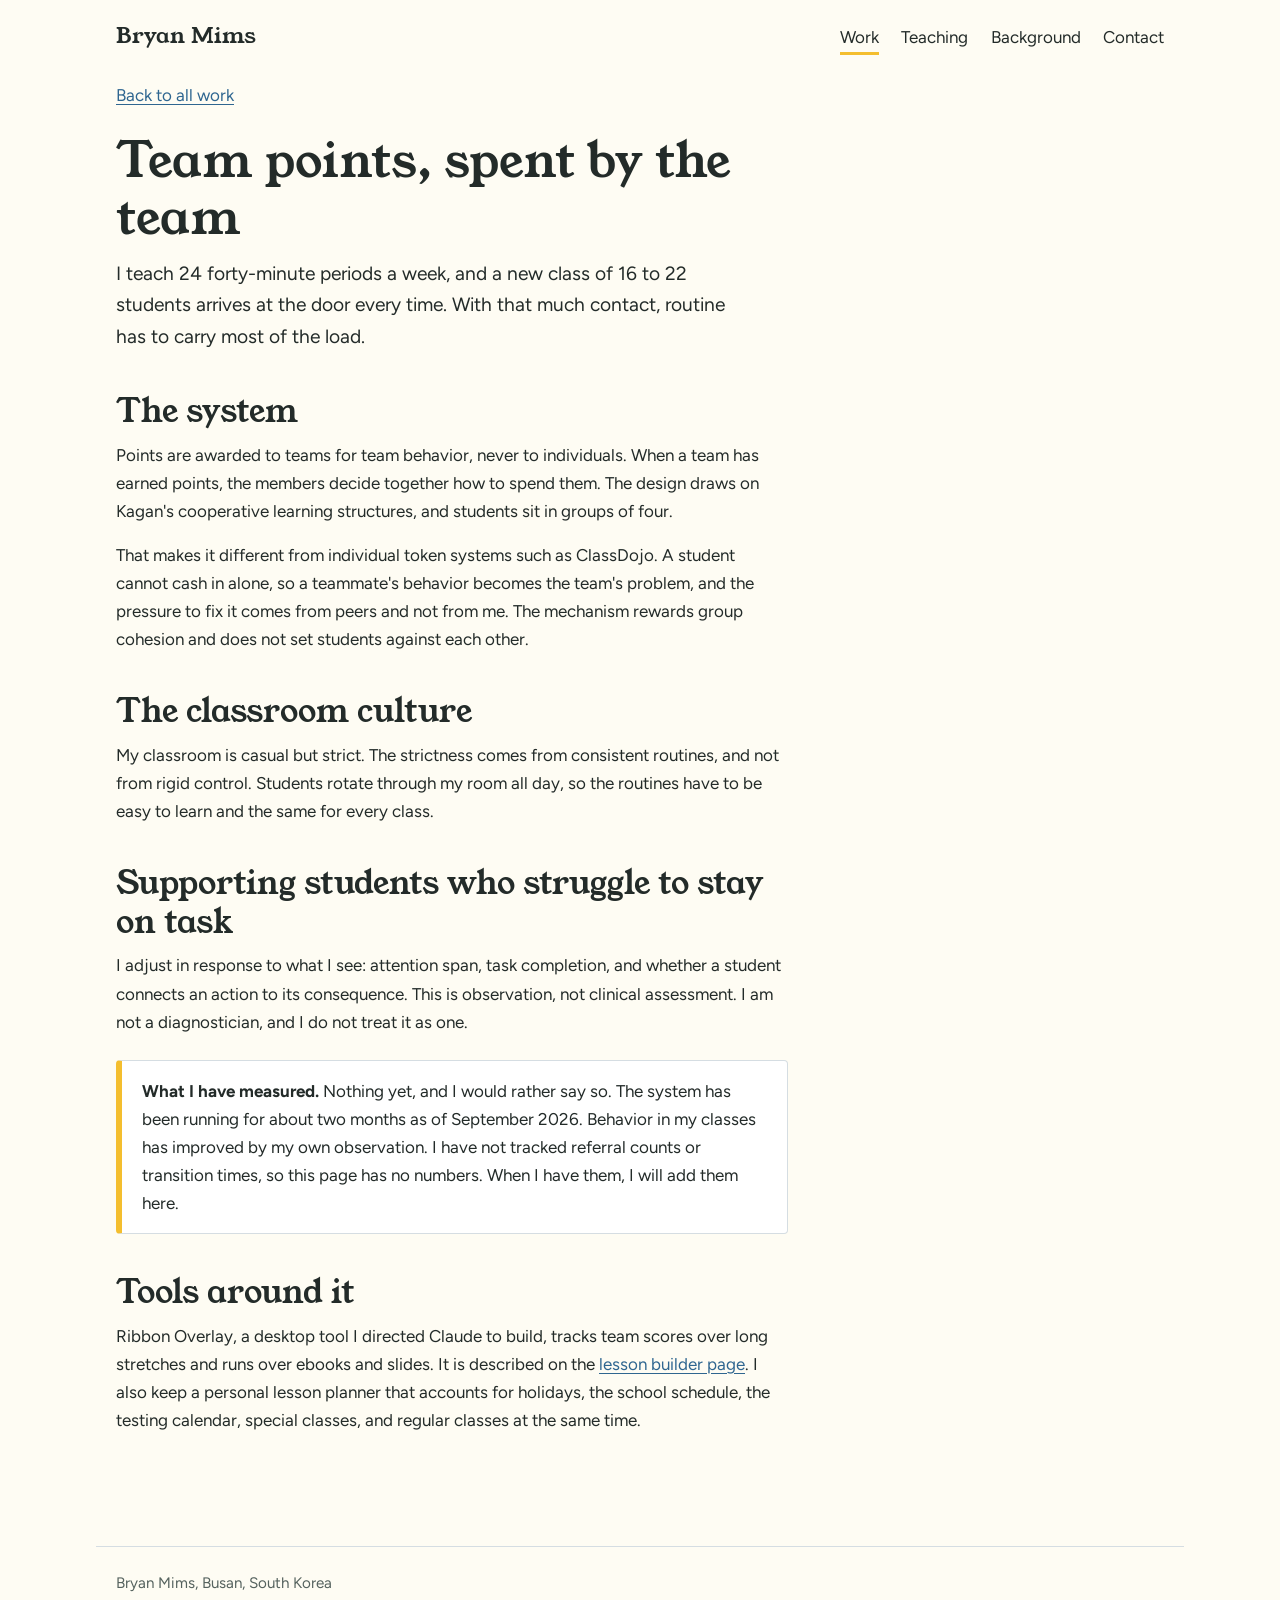
==== classroom-management.html @ 449307e2 "Add files via upload" ====
<!DOCTYPE html>
<html lang="en">
<head>
<meta charset="utf-8">
<meta name="viewport" content="width=device-width, initial-scale=1">
<title>Team-based classroom management | Bryan Mims</title>
<meta name="description" content="A team-based positive reinforcement system grounded in Kagan cooperative learning, used across 24 forty-minute periods a week in Busan.">
<link rel="preconnect" href="https://fonts.googleapis.com">
<link rel="preconnect" href="https://fonts.gstatic.com" crossorigin>
<link href="https://fonts.googleapis.com/css2?family=Figtree:wght@400;600;700&family=Young+Serif&display=swap" rel="stylesheet">
<link rel="stylesheet" href="style.css">
</head>
<body>
<a class="skip" href="#main">Skip to content</a>

<header class="wrap site-head">
  <a class="brand" href="index.html">Bryan Mims</a>
  <nav aria-label="Main">
    <a href="index.html#work" aria-current="page">Work</a>
    <a href="index.html#teaching">Teaching</a>
    <a href="index.html#background">Background</a>
    <a href="index.html#contact">Contact</a>
  </nav>
</header>

<main id="main" class="wrap">
  <p class="back"><a href="index.html#work">Back to all work</a></p>
  <article class="prose">
    <h1>Team points, spent by the team</h1>
    <p class="lede">I teach 24 forty-minute periods a week, and a new class of 16 to 22 students arrives at the door every time. With that much contact, routine has to carry most of the load.</p>

    <h2>The system</h2>
    <p>Points are awarded to teams for team behavior, never to individuals. When a team has earned points, the members decide together how to spend them. The design draws on Kagan's cooperative learning structures, and students sit in groups of four.</p>
    <p>That makes it different from individual token systems such as ClassDojo. A student cannot cash in alone, so a teammate's behavior becomes the team's problem, and the pressure to fix it comes from peers and not from me. The mechanism rewards group cohesion and does not set students against each other.</p>

    <h2>The classroom culture</h2>
    <p>My classroom is casual but strict. The strictness comes from consistent routines, and not from rigid control. Students rotate through my room all day, so the routines have to be easy to learn and the same for every class.</p>

    <h2>Supporting students who struggle to stay on task</h2>
    <p>I adjust in response to what I see: attention span, task completion, and whether a student connects an action to its consequence. This is observation, not clinical assessment. I am not a diagnostician, and I do not treat it as one.</p>

    <div class="callout">
      <p><strong>What I have measured.</strong> Nothing yet, and I would rather say so. The system has been running for about two months as of September 2026. Behavior in my classes has improved by my own observation. I have not tracked referral counts or transition times, so this page has no numbers. When I have them, I will add them here.</p>
    </div>

    <h2>Tools around it</h2>
    <p>Ribbon Overlay, a desktop tool I directed Claude to build, tracks team scores over long stretches and runs over ebooks and slides. It is described on the <a href="lesson-builder.html">lesson builder page</a>. I also keep a personal lesson planner that accounts for holidays, the school schedule, the testing calendar, special classes, and regular classes at the same time.</p>
  </article>
</main>

<footer class="wrap site-foot">
  <p>Bryan Mims, Busan, South Korea</p>
</footer>
</body>
</html>
---- style.css ----
/* bryanmims.com shared styles
   Palette: chalkboard green, chalk, paper, pencil yellow, ruler blue, ink */
:root {
  --board: #23463F;
  --chalk: #F3F1E7;
  --paper: #FEFCF3;
  --card: #FFFFFF;
  --pencil: #F4BE2E;
  --ruler: #2F6690;
  --ink: #232B29;
  --muted: #55625E;
  --rule: #D5DDE2;
  --wood: #B98B55;
  --wood-dark: #8F6A3D;
  --serif: "Young Serif", Georgia, "Times New Roman", serif;
  --sans: "Figtree", system-ui, -apple-system, "Segoe UI", Roboto, sans-serif;
}

*, *::before, *::after { box-sizing: border-box; }
html { scroll-behavior: smooth; -webkit-text-size-adjust: 100%; }
body {
  margin: 0;
  background: var(--paper);
  color: var(--ink);
  font: 400 1.0625rem/1.65 var(--sans);
}
img { max-width: 100%; }
a { color: var(--ruler); text-underline-offset: 3px; }
:focus-visible { outline: 3px solid var(--ruler); outline-offset: 3px; border-radius: 3px; }

.wrap { max-width: 68rem; margin: 0 auto; padding: 0 1.25rem; }
.skip { position: absolute; left: -999px; top: 0; background: var(--ink); color: #fff; padding: .6rem 1rem; z-index: 10; }
.skip:focus { left: 0; }

/* Header */
.site-head { display: flex; flex-wrap: wrap; justify-content: space-between; align-items: baseline; gap: .4rem 1.5rem; padding-top: 1.1rem; padding-bottom: 1.1rem; }
.brand { font-family: var(--serif); font-size: 1.4rem; color: var(--ink); text-decoration: none; }
.site-head nav { display: flex; flex-wrap: wrap; gap: .25rem 1.4rem; }
.site-head nav a { color: var(--ink); text-decoration: none; border-bottom: 3px solid transparent; padding: .1rem 0; }
.site-head nav a:hover, .site-head nav a[aria-current="page"] { border-bottom-color: var(--pencil); }

/* Headings and text */
h1, h2, h3 { font-family: var(--serif); font-weight: 400; line-height: 1.2; margin: 0 0 .6rem; }
h1 { font-size: clamp(2rem, 4.6vw, 3rem); }
h2 { font-size: clamp(1.5rem, 3vw, 2rem); margin-top: 3rem; }
h3 { font-size: 1.35rem; }
p { margin: 0 0 1rem; }
.lede { font-size: 1.2rem; max-width: 40rem; }
.section-intro { max-width: 40rem; color: var(--muted); }

/* Hero: the chalkboard */
.board-wrap { margin: .75rem 0 3rem; }
.board {
  background:
    radial-gradient(1000px 360px at 15% 0%, rgba(255,255,255,.07), transparent 60%),
    radial-gradient(700px 280px at 90% 100%, rgba(255,255,255,.05), transparent 60%),
    var(--board);
  color: var(--chalk);
  border: 10px solid var(--wood);
  border-radius: 8px;
  box-shadow: inset 0 0 40px rgba(0,0,0,.35);
  padding: clamp(1.5rem, 4vw, 3rem);
  display: grid;
  gap: 2.25rem;
}
@media (min-width: 52rem) { .board { grid-template-columns: 1.7fr 1fr; align-items: center; } }
.board h1 { margin-bottom: 1rem; }
.board .sub { font-size: 1.15rem; max-width: 34rem; }
.chalklist { list-style: none; margin: 1.5rem 0 0; padding: 0; max-width: 34rem; }
.chalklist li { padding: .65rem 0; border-top: 1px dashed rgba(243,241,231,.4); }
.tray { height: 12px; margin: 0 1.5rem; background: var(--wood-dark); border-radius: 0 0 6px 6px; position: relative; }
.tray::before { content: ""; position: absolute; left: 14%; top: -6px; width: 40px; height: 9px; background: var(--chalk); border-radius: 3px; }
.tray::after { content: ""; position: absolute; left: 68%; top: -11px; width: 54px; height: 14px; background: linear-gradient(to bottom, #E6C98F 0 42%, #3B4B58 42%); border-radius: 3px; }

.pinned { position: relative; justify-self: center; margin: 0; width: min(100%, 16rem); background: #fff; padding: 10px 10px 40px; transform: rotate(2deg); box-shadow: 0 8px 18px rgba(0,0,0,.4); color: #444; }
.pinned::before { content: ""; position: absolute; top: -13px; left: 50%; width: 84px; height: 24px; transform: translateX(-50%) rotate(-3deg); background: rgba(244,190,46,.88); }
.pinned img, .pinned .ph { display: block; width: 100%; aspect-ratio: 4 / 5; object-fit: cover; background: #DDE5E2; }
.pinned .ph { display: none; place-content: center; font-family: var(--serif); font-size: 3rem; color: var(--board); }
.pinned figcaption { position: absolute; left: 0; right: 0; bottom: 10px; text-align: center; font-size: .9rem; }

/* Cards */
.cards { display: grid; gap: 1.5rem; grid-template-columns: repeat(auto-fit, minmax(min(100%, 21rem), 1fr)); margin-top: 1.5rem; }
.card { background: var(--card); border: 1px solid var(--rule); border-top: 6px solid var(--pencil); border-radius: 4px; padding: 1.4rem; display: flex; flex-direction: column; gap: .8rem; }
.card h3 { margin: 0; }
.card p { margin: 0; }
.who { font-size: .95rem; color: var(--muted); border-left: 3px solid var(--rule); padding-left: .8rem; }
.card .btn { margin-top: auto; }
.btn { align-self: flex-start; display: inline-block; background: var(--ink); color: #fff; text-decoration: none; padding: .65rem 1.2rem; border-radius: 999px; font-weight: 600; }
.btn:hover { background: var(--ruler); }
.pill { display: inline-block; background: var(--pencil); color: var(--ink); padding: .1rem .7rem; border-radius: 999px; font-size: .85rem; font-weight: 700; vertical-align: middle; margin-left: .4rem; }

/* Small card illustrations */
.viz { height: 5.5rem; display: flex; align-items: center; }
.vgrid { display: grid; grid-template-columns: repeat(6, 1.3rem); gap: 4px; }
.vgrid span { aspect-ratio: 1; border-radius: 2px; }
.l1 { background: #CFE3DD; } .l2 { background: #9CC7BB; } .l3 { background: #5FA08F; } .l4 { background: #23463F; }
.vscreen { width: 9rem; aspect-ratio: 16 / 9; background: var(--board); border: 3px solid var(--wood); border-radius: 4px; position: relative; }
.vscreen::before { content: ""; position: absolute; left: 0; right: 0; top: 0; height: 22%; background: rgba(0,0,0,.35); }
.pips { display: flex; gap: .5rem; }
.pips span, .vscreen span { width: 1.6rem; height: 1.6rem; border-radius: 50%; display: block; }
.vscreen span { position: absolute; top: 3px; width: .7rem; height: .7rem; }
.t1 { background: #D9534F; } .t2 { background: #4A90C2; } .t3 { background: #5BA36B; } .t4 { background: var(--pencil); }
.viz svg { height: 5.2rem; width: auto; }

/* Two-column facts */
.duo { display: grid; gap: 2rem; grid-template-columns: repeat(auto-fit, minmax(min(100%, 22rem), 1fr)); margin-top: 1.5rem; }
.duo h3 { margin-bottom: .2rem; }
.meta { color: var(--muted); margin-bottom: .6rem; }
.plain { padding-left: 1.2rem; margin: 0 0 1rem; }
.plain li { margin-bottom: .4rem; }

/* Case study pages */
.back { margin: .5rem 0 1.5rem; }
.prose { max-width: 42rem; padding-bottom: 3rem; }
.prose h2 { margin-top: 2.5rem; }
.callout { background: var(--card); border: 1px solid var(--rule); border-left: 6px solid var(--pencil); border-radius: 4px; padding: 1rem 1.25rem; margin: 1.5rem 0; }
.callout p:last-child { margin-bottom: 0; }
.legend { display: flex; flex-wrap: wrap; gap: .4rem 1.2rem; font-size: .95rem; color: var(--muted); margin-top: .6rem; }
.legend i { display: inline-block; width: .9rem; height: .9rem; border-radius: 2px; vertical-align: -1px; margin-right: .35rem; }
.biggrid { display: grid; grid-template-columns: repeat(6, 1fr); gap: 6px; max-width: 26rem; margin-top: 1.25rem; }
.biggrid span { aspect-ratio: 1.4; border-radius: 3px; }

/* Lesson builder demo */
.stage { background: var(--board); color: var(--chalk); border: 8px solid var(--wood); border-radius: 8px; display: flex; flex-direction: column; overflow: hidden; min-height: 26rem; margin: 1.25rem 0 .5rem; box-shadow: inset 0 0 30px rgba(0,0,0,.3); }
@media (min-width: 50rem) { .stage { aspect-ratio: 16 / 9; min-height: 0; } }
.chrome { display: flex; flex-wrap: wrap; gap: .6rem 1rem; align-items: center; justify-content: space-between; background: rgba(0,0,0,.3); padding: .6rem .8rem; }
.teams, .tools { display: flex; flex-wrap: wrap; gap: .5rem; align-items: center; }
.team { display: flex; align-items: center; gap: .35rem; background: rgba(255,255,255,.1); border-radius: 999px; padding: .15rem .25rem .15rem .65rem; }
.dot { width: .85rem; height: .85rem; border-radius: 50%; }
.score { min-width: 2ch; text-align: center; font-weight: 700; font-variant-numeric: tabular-nums; }
.mini { border: 0; background: rgba(255,255,255,.2); color: var(--chalk); width: 2.4rem; height: 2.4rem; border-radius: 50%; font-size: 1.2rem; cursor: pointer; }
.mini:hover { background: rgba(255,255,255,.32); }
.chalkbtn { border: 0; background: var(--chalk); color: var(--board); padding: .5rem 1rem; min-height: 2.4rem; border-radius: 999px; font: 700 .95rem var(--sans); cursor: pointer; }
.chalkbtn:hover { background: #fff; }
.chalkbtn[aria-pressed="true"] { background: var(--pencil); }
.clock { font-variant-numeric: tabular-nums; font-weight: 700; min-width: 3.2ch; }
.slide { flex: 1; display: grid; place-content: center; text-align: center; padding: 1.5rem; gap: .5rem; }
.word { font-family: var(--serif); font-size: clamp(2.4rem, 7vw, 4.5rem); line-height: 1.1; }
.ko { font-size: clamp(1.3rem, 3vw, 2rem); color: var(--pencil); min-height: 1.6em; }
.sentence { font-size: clamp(1.05rem, 2.4vw, 1.5rem); }
.picked { font-weight: 700; min-width: 8ch; }
.caption { font-size: .95rem; color: var(--muted); max-width: 42rem; }

footer.site-foot { border-top: 1px solid var(--rule); margin-top: 3rem; padding-top: 1.5rem; padding-bottom: 2.5rem; color: var(--muted); font-size: .95rem; }

@media (prefers-reduced-motion: reduce) { html { scroll-behavior: auto; } }
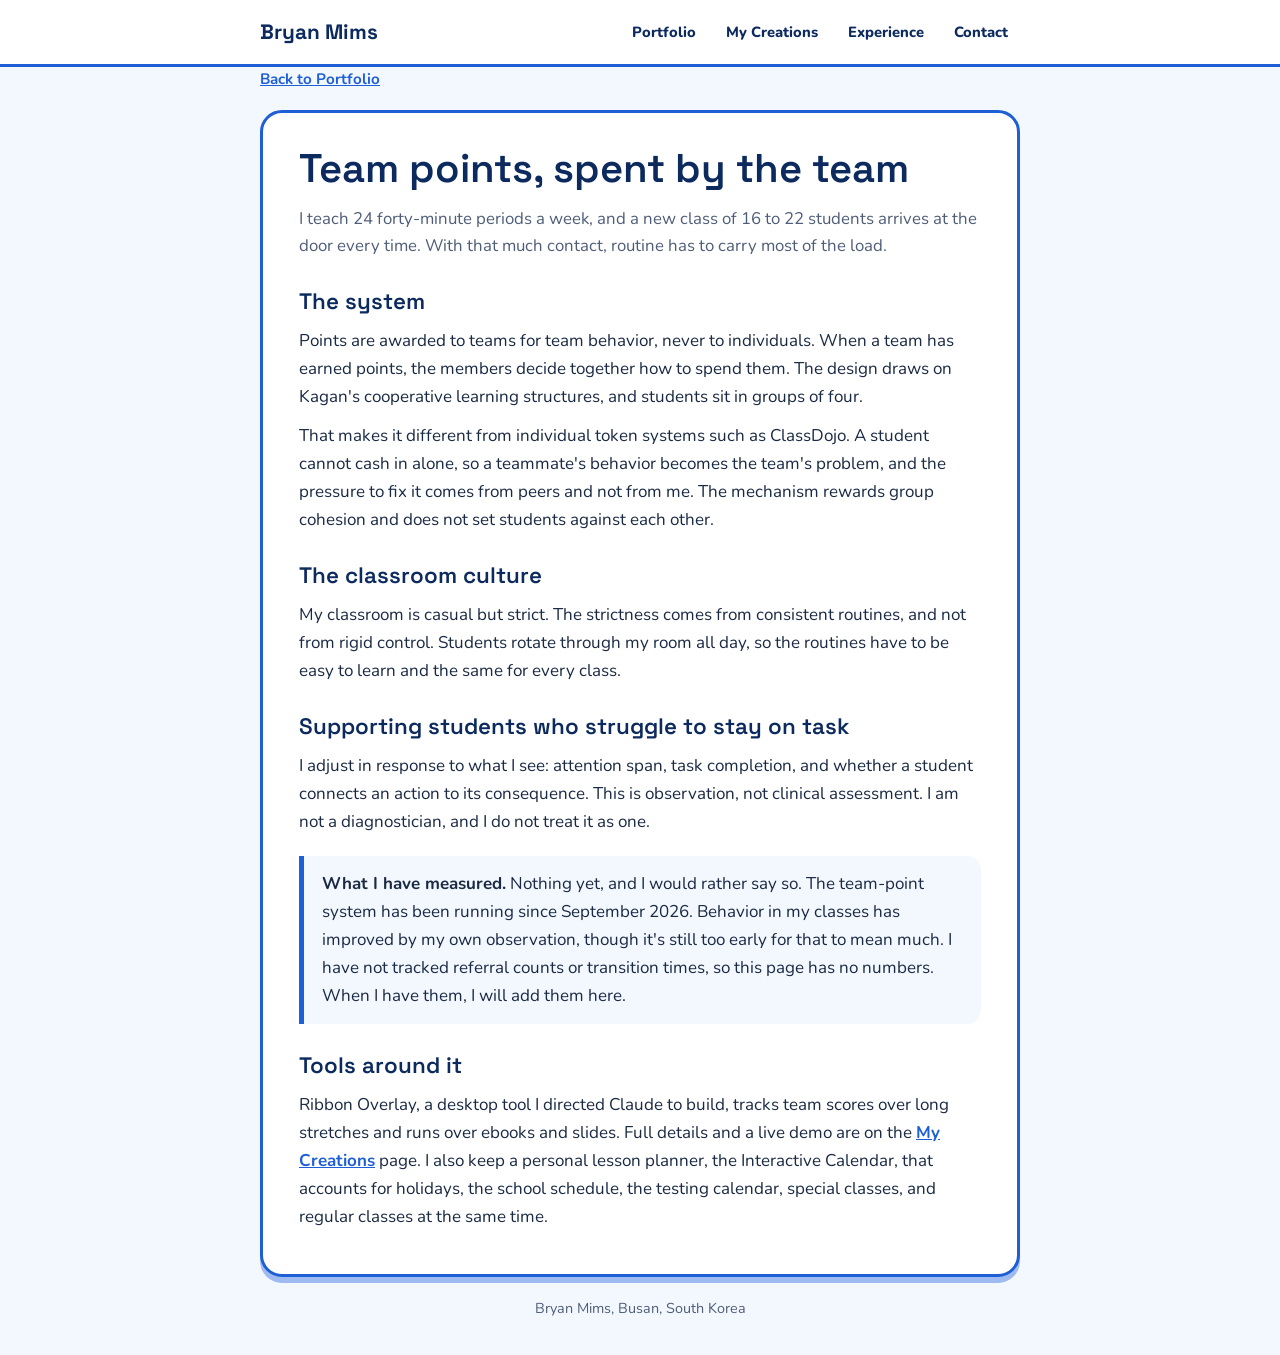
==== commit 2970dadb: "Add files via upload" ====
--- a/classroom-management.html
+++ b/classroom-management.html
@@ -7,24 +7,26 @@
 <meta name="description" content="A team-based positive reinforcement system grounded in Kagan cooperative learning, used across 24 forty-minute periods a week in Busan.">
 <link rel="preconnect" href="https://fonts.googleapis.com">
 <link rel="preconnect" href="https://fonts.gstatic.com" crossorigin>
-<link href="https://fonts.googleapis.com/css2?family=Figtree:wght@400;600;700&family=Young+Serif&display=swap" rel="stylesheet">
-<link rel="stylesheet" href="style.css">
+<link href="https://fonts.googleapis.com/css2?family=Space+Grotesk:wght@500;600;700&family=Nunito:wght@400;600;700;800&display=swap" rel="stylesheet">
+<link rel="stylesheet" href="case-study.css">
 </head>
 <body>
 <a class="skip" href="#main">Skip to content</a>
 
-<header class="wrap site-head">
-  <a class="brand" href="index.html">Bryan Mims</a>
-  <nav aria-label="Main">
-    <a href="index.html#work" aria-current="page">Work</a>
-    <a href="index.html#teaching">Teaching</a>
-    <a href="index.html#background">Background</a>
-    <a href="index.html#contact">Contact</a>
-  </nav>
+<header class="site-head">
+  <div class="wrap">
+    <a class="brand" href="index.html#/about">Bryan Mims</a>
+    <nav aria-label="Main">
+      <a href="index.html#/portfolio" aria-current="page">Portfolio</a>
+      <a href="index.html#/creations">My Creations</a>
+      <a href="index.html#/experience">Experience</a>
+      <a href="index.html#/contact">Contact</a>
+    </nav>
+  </div>
 </header>
 
 <main id="main" class="wrap">
-  <p class="back"><a href="index.html#work">Back to all work</a></p>
+  <p class="back"><a href="index.html#/portfolio">Back to Portfolio</a></p>
   <article class="prose">
     <h1>Team points, spent by the team</h1>
     <p class="lede">I teach 24 forty-minute periods a week, and a new class of 16 to 22 students arrives at the door every time. With that much contact, routine has to carry most of the load.</p>
@@ -40,15 +42,15 @@
     <p>I adjust in response to what I see: attention span, task completion, and whether a student connects an action to its consequence. This is observation, not clinical assessment. I am not a diagnostician, and I do not treat it as one.</p>
 
     <div class="callout">
-      <p><strong>What I have measured.</strong> Nothing yet, and I would rather say so. The system has been running for about two months as of September 2026. Behavior in my classes has improved by my own observation. I have not tracked referral counts or transition times, so this page has no numbers. When I have them, I will add them here.</p>
+      <p><strong>What I have measured.</strong> Nothing yet, and I would rather say so. The team-point system has been running since September 2026. Behavior in my classes has improved by my own observation, though it's still too early for that to mean much. I have not tracked referral counts or transition times, so this page has no numbers. When I have them, I will add them here.</p>
     </div>
 
     <h2>Tools around it</h2>
-    <p>Ribbon Overlay, a desktop tool I directed Claude to build, tracks team scores over long stretches and runs over ebooks and slides. It is described on the <a href="lesson-builder.html">lesson builder page</a>. I also keep a personal lesson planner that accounts for holidays, the school schedule, the testing calendar, special classes, and regular classes at the same time.</p>
+    <p>Ribbon Overlay, a desktop tool I directed Claude to build, tracks team scores over long stretches and runs over ebooks and slides. Full details and a live demo are on the <a href="index.html#/creations">My Creations</a> page. I also keep a personal lesson planner, the Interactive Calendar, that accounts for holidays, the school schedule, the testing calendar, special classes, and regular classes at the same time.</p>
   </article>
 </main>
 
-<footer class="wrap site-foot">
+<footer class="site-foot wrap">
   <p>Bryan Mims, Busan, South Korea</p>
 </footer>
 </body>
--- a/case-study.css
+++ b/case-study.css
@@ -0,0 +1,66 @@
+/* Shared styles for case-study pages — matches index.html's design system exactly */
+:root{
+  --navy:#0C2A5E; --royal:#1F5FD6; --royal-dark:#0F3F9A; --sky:#DCE9FF; --ice:#F3F8FF;
+  --line:#B9CFF4; --press:#9DBBF0; --ink:#1A2A44; --muted:#4E5D78; --white:#fff;
+  --head:'Space Grotesk',system-ui,sans-serif; --body:'Nunito',system-ui,sans-serif;
+}
+*,*::before,*::after{box-sizing:border-box;margin:0;padding:0}
+body{font-family:var(--body);font-size:1.0625rem;line-height:1.65;color:var(--ink);background:var(--ice);min-height:100vh}
+a{color:var(--royal);font-weight:700}
+a:hover{color:var(--navy)}
+:focus-visible{outline:3px solid var(--navy);outline-offset:3px;border-radius:6px}
+h1,h2,h3{font-family:var(--head);color:var(--navy);line-height:1.2;font-weight:600}
+h1{font-size:clamp(1.8rem,4vw,2.5rem);margin-bottom:.6rem}
+h2{font-size:1.4rem;margin:1.8rem 0 .6rem}
+.skip{position:absolute;left:-999px;top:8px;background:var(--navy);color:#fff;padding:8px 14px;border-radius:8px;z-index:200}
+.skip:focus{left:8px}
+
+.wrap{max-width:800px;margin:0 auto;padding:0 20px}
+header.site-head{background:var(--white);border-bottom:3px solid var(--royal);padding:14px 0;position:sticky;top:0;z-index:10}
+header.site-head .wrap{display:flex;align-items:center;justify-content:space-between;flex-wrap:wrap;gap:10px}
+.brand{font-family:var(--head);font-size:1.3rem;font-weight:700;color:var(--navy);text-decoration:none}
+header.site-head nav{display:flex;gap:6px;flex-wrap:wrap}
+header.site-head nav a{color:var(--navy);text-decoration:none;font-weight:800;font-size:.92rem;padding:6px 12px;border-radius:999px}
+header.site-head nav a:hover{background:var(--sky)}
+
+main{padding:34px 0 60px}
+.back{margin-bottom:18px;font-size:.95rem}
+article.prose{background:var(--white);border:3px solid var(--royal);border-radius:22px;box-shadow:0 6px 0 var(--press);padding:32px 36px}
+.lede{color:var(--muted);font-size:1.05rem;margin-bottom:.4rem}
+.prose ul.plain{padding-left:1.3rem;margin:.6rem 0}
+.prose ul.plain li{margin:.4rem 0}
+.prose p{margin:.7rem 0}
+.pill{display:inline-block;font-size:.72rem;font-weight:800;padding:3px 10px;border-radius:999px;background:var(--sky);color:var(--royal-dark);border:1.5px solid var(--line);vertical-align:middle;margin-left:6px}
+
+.callout{background:var(--ice);border-left:5px solid var(--royal);border-radius:0 14px 14px 0;padding:14px 18px;margin:1.2rem 0}
+.callout p{margin:0}
+
+.caption{font-size:.9rem;color:var(--muted);font-style:italic}
+
+footer.site-foot{text-align:center;color:var(--muted);font-size:.9rem;padding:20px 0 34px}
+
+/* vocabulary grid */
+.biggrid{display:grid;gap:4px;margin:18px 0 6px}
+.biggrid span{display:block;height:22px;border-radius:4px}
+.l1{background:#DCE9FF}.l2{background:#9DBBF0}.l3{background:#5C8EE0}.l4{background:#1F5FD6}
+.legend{display:flex;justify-content:space-between;font-size:.85rem;color:var(--muted);margin-bottom:1rem}
+
+/* interactive lesson-builder demo */
+.stage{background:#FFF4DE;border:3px solid var(--royal);border-radius:16px;padding:16px;margin:1rem 0}
+.chrome{display:flex;align-items:center;justify-content:space-between;gap:10px;flex-wrap:wrap;background:#123642;border-radius:10px;padding:8px 12px;margin-bottom:14px}
+.teams{display:flex;gap:8px;flex-wrap:wrap}
+.team{display:flex;align-items:center;gap:4px;background:#1d4a58;border-radius:999px;padding:3px 8px;color:#fff;font-size:.85rem}
+.team .dot{width:9px;height:9px;border-radius:50%}
+.t1{background:#E85C5C}.t2{background:#4C9BE8}.t3{background:#4CAF7D}.t4{background:#FFC94D}
+.team .mini{background:none;border:1px solid #fff6;color:#fff;border-radius:50%;width:18px;height:18px;font-size:.8rem;cursor:pointer}
+.tools{display:flex;align-items:center;gap:8px;flex-wrap:wrap}
+.clock{color:#FFC94D;font-weight:800;font-family:var(--head)}
+.chalkbtn{background:#fff;border:2px solid var(--royal);border-radius:8px;padding:5px 10px;font-size:.85rem;font-weight:700;cursor:pointer;color:var(--royal-dark)}
+.chalkbtn:hover{background:var(--sky)}
+.picked{color:#fff;font-weight:700;font-size:.9rem}
+.slide{background:#fff;border-radius:12px;padding:22px;text-align:center}
+.word{font-family:var(--head);font-size:2rem;color:var(--navy);font-weight:700}
+.ko{color:var(--muted);min-height:1.4em}
+.sentence{margin-top:8px;color:var(--ink)}
+
+@media (max-width:640px){article.prose{padding:22px 20px}}
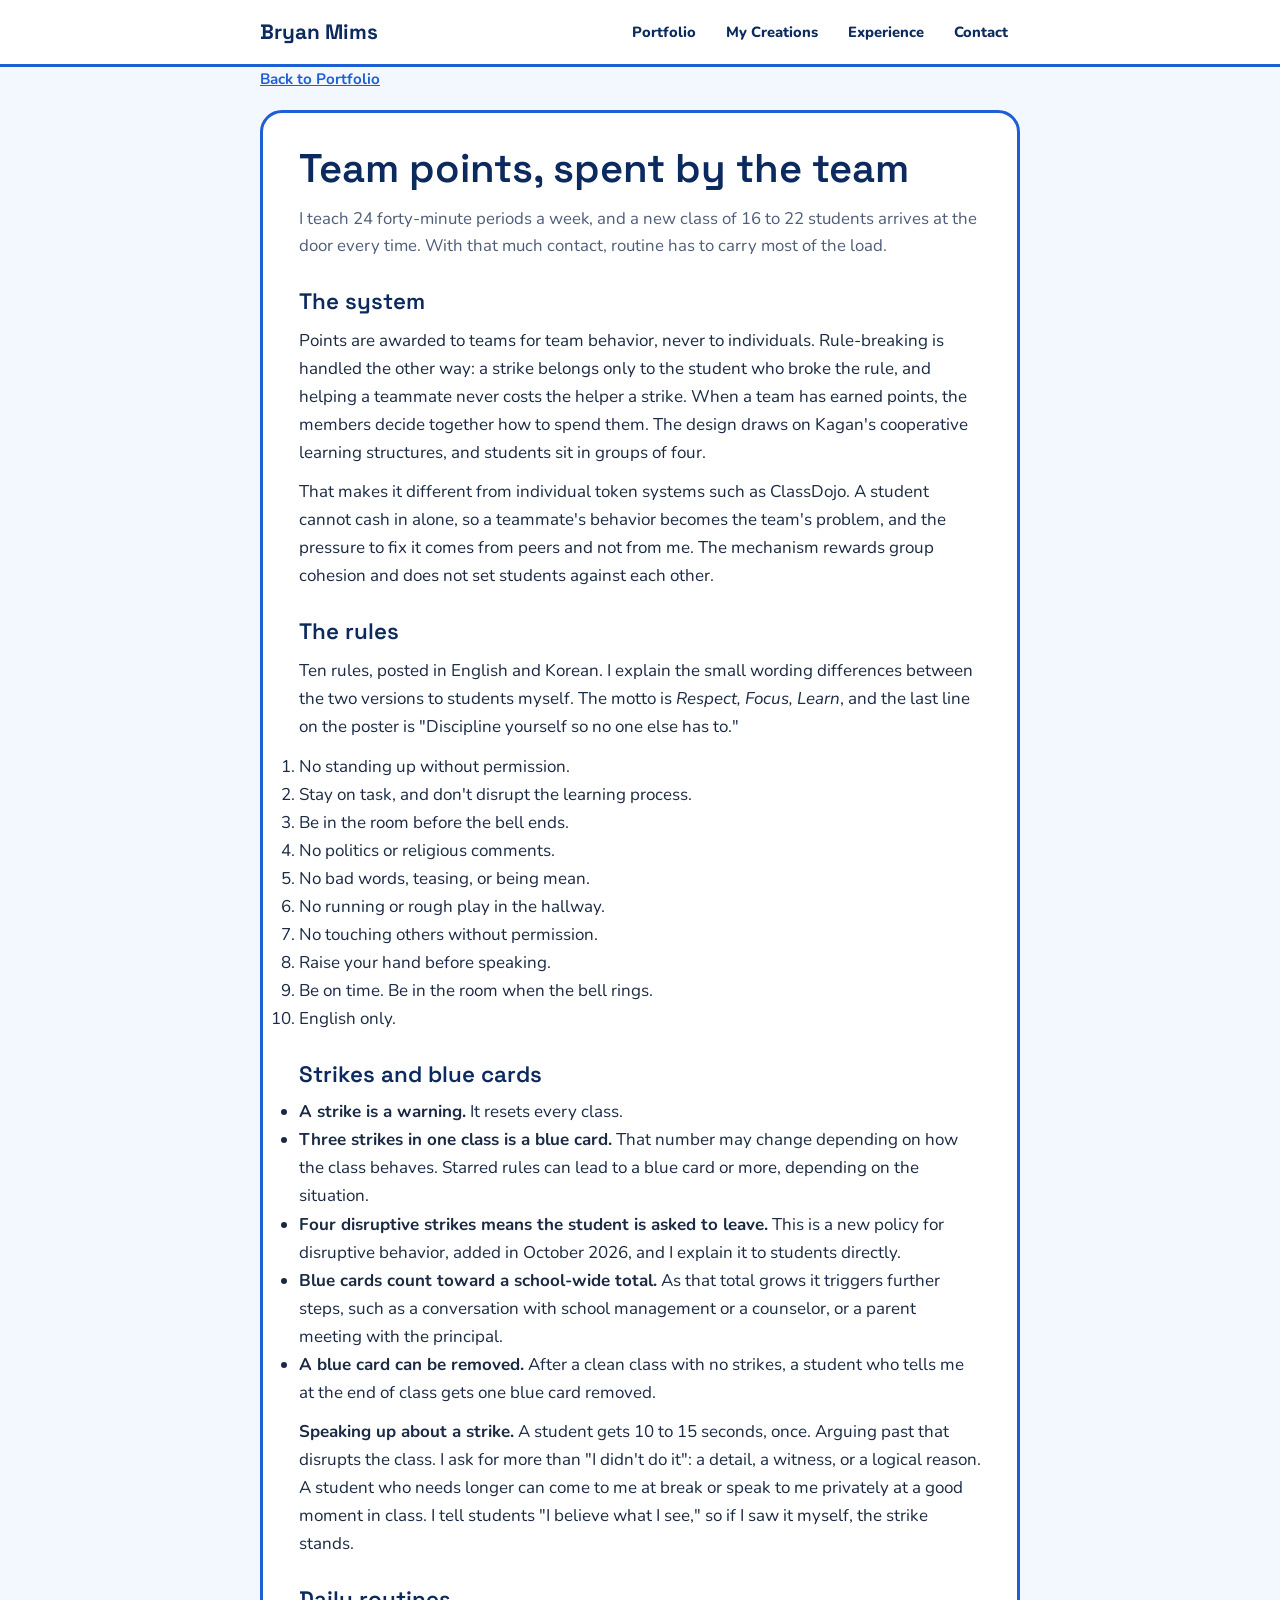
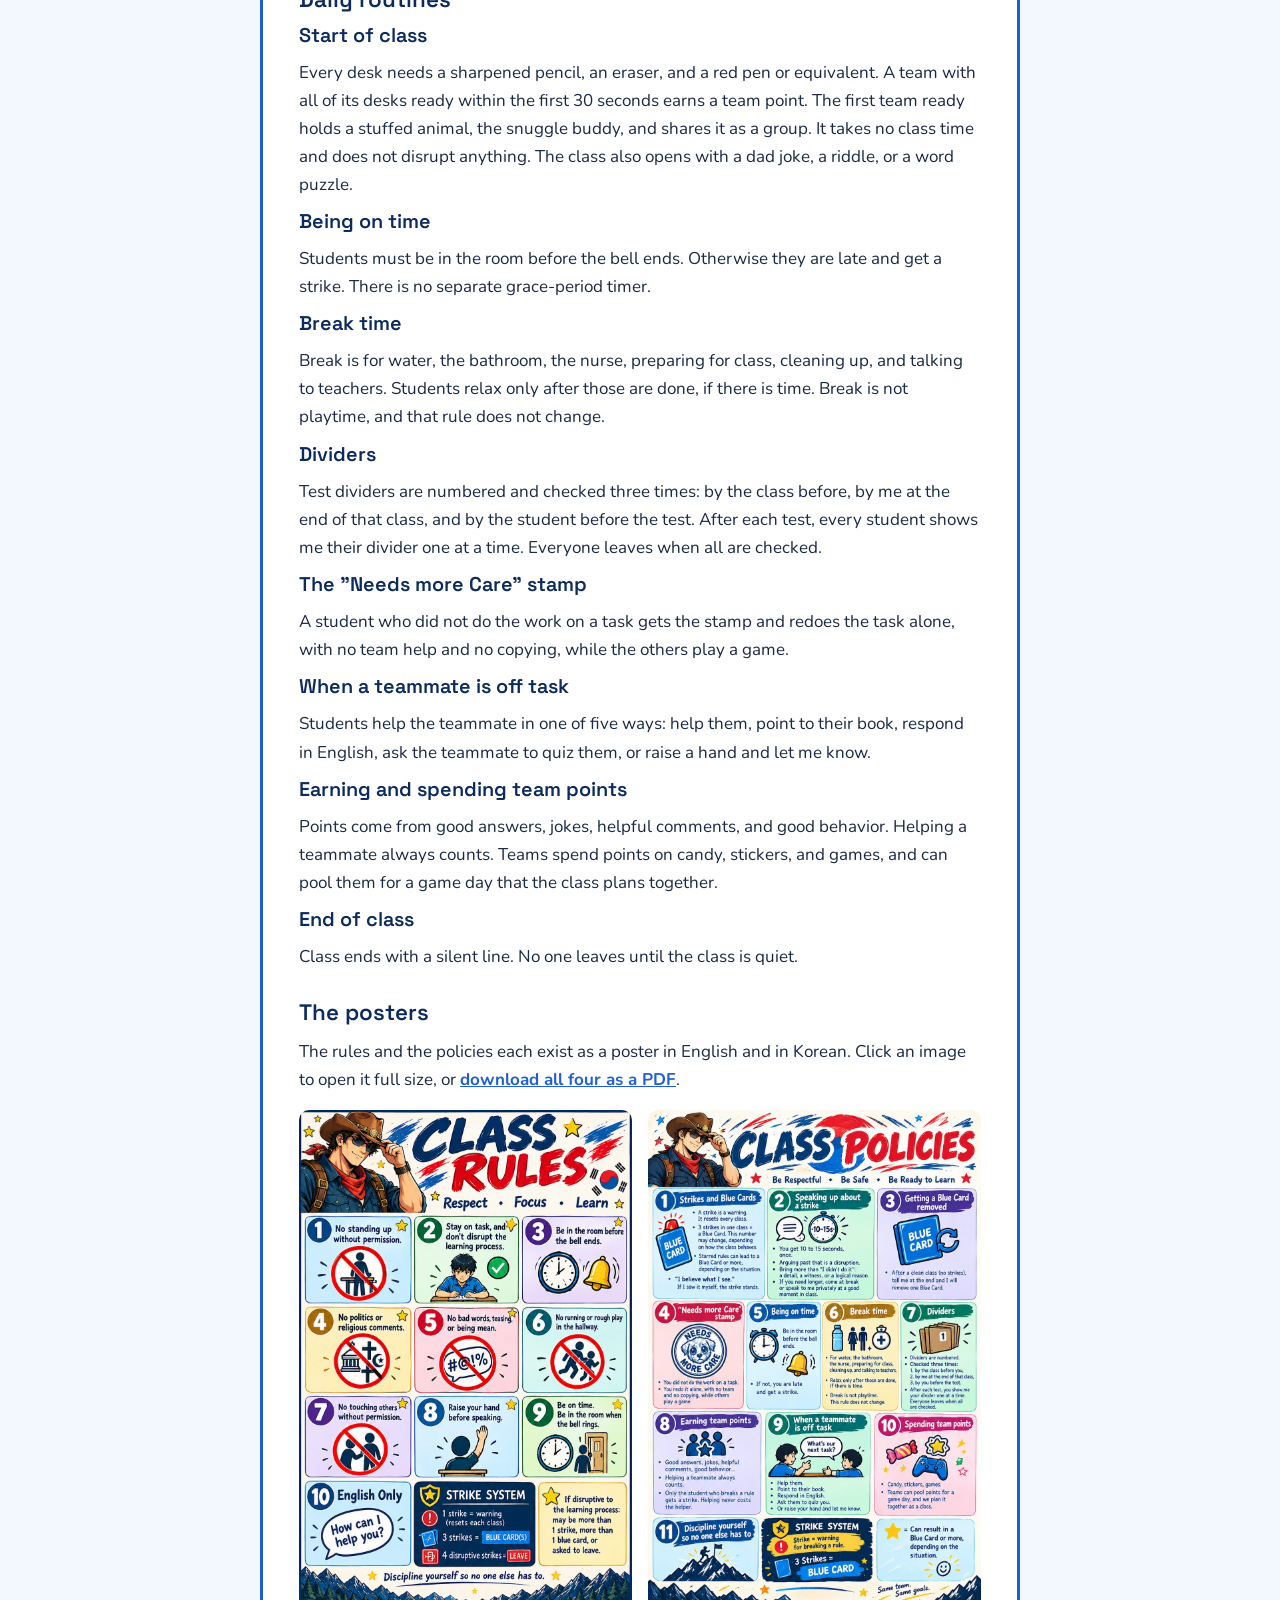
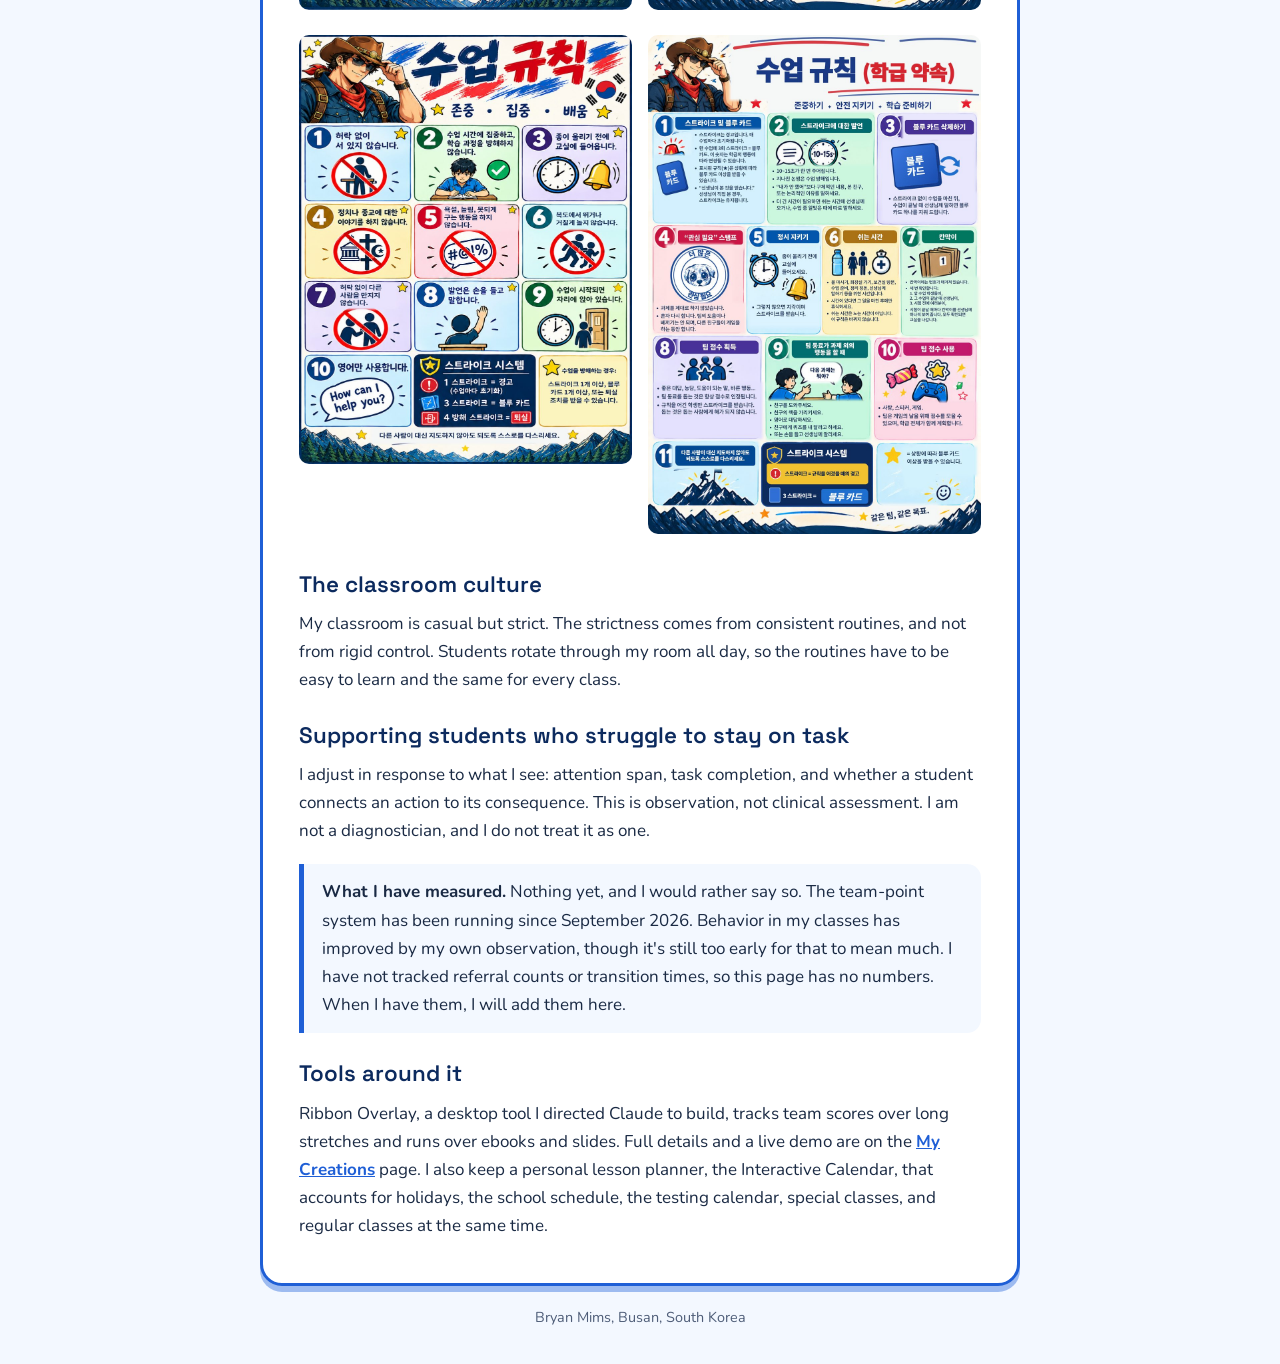
==== commit 602724a2: "Add files via upload" ====
--- a/classroom-management.html
+++ b/classroom-management.html
@@ -4,7 +4,7 @@
 <meta charset="utf-8">
 <meta name="viewport" content="width=device-width, initial-scale=1">
 <title>Team-based classroom management | Bryan Mims</title>
-<meta name="description" content="A team-based positive reinforcement system grounded in Kagan cooperative learning, used across 24 forty-minute periods a week in Busan.">
+<meta name="description" content="Team points, a strike and blue card system, and daily routines used across 24 forty-minute periods a week in Busan, with the bilingual class rules posters.">
 <link rel="preconnect" href="https://fonts.googleapis.com">
 <link rel="preconnect" href="https://fonts.gstatic.com" crossorigin>
 <link href="https://fonts.googleapis.com/css2?family=Space+Grotesk:wght@500;600;700&family=Nunito:wght@400;600;700;800&display=swap" rel="stylesheet">
@@ -32,8 +32,60 @@
     <p class="lede">I teach 24 forty-minute periods a week, and a new class of 16 to 22 students arrives at the door every time. With that much contact, routine has to carry most of the load.</p>
 
     <h2>The system</h2>
-    <p>Points are awarded to teams for team behavior, never to individuals. When a team has earned points, the members decide together how to spend them. The design draws on Kagan's cooperative learning structures, and students sit in groups of four.</p>
+    <p>Points are awarded to teams for team behavior, never to individuals. Rule-breaking is handled the other way: a strike belongs only to the student who broke the rule, and helping a teammate never costs the helper a strike. When a team has earned points, the members decide together how to spend them. The design draws on Kagan's cooperative learning structures, and students sit in groups of four.</p>
     <p>That makes it different from individual token systems such as ClassDojo. A student cannot cash in alone, so a teammate's behavior becomes the team's problem, and the pressure to fix it comes from peers and not from me. The mechanism rewards group cohesion and does not set students against each other.</p>
+
+    <h2>The rules</h2>
+    <p>Ten rules, posted in English and Korean. I explain the small wording differences between the two versions to students myself. The motto is <em>Respect, Focus, Learn</em>, and the last line on the poster is "Discipline yourself so no one else has to."</p>
+    <ol>
+      <li>No standing up without permission.</li>
+      <li>Stay on task, and don't disrupt the learning process.</li>
+      <li>Be in the room before the bell ends.</li>
+      <li>No politics or religious comments.</li>
+      <li>No bad words, teasing, or being mean.</li>
+      <li>No running or rough play in the hallway.</li>
+      <li>No touching others without permission.</li>
+      <li>Raise your hand before speaking.</li>
+      <li>Be on time. Be in the room when the bell rings.</li>
+      <li>English only.</li>
+    </ol>
+
+    <h2>Strikes and blue cards</h2>
+    <ul>
+      <li><strong>A strike is a warning.</strong> It resets every class.</li>
+      <li><strong>Three strikes in one class is a blue card.</strong> That number may change depending on how the class behaves. Starred rules can lead to a blue card or more, depending on the situation.</li>
+      <li><strong>Four disruptive strikes means the student is asked to leave.</strong> This is a new policy for disruptive behavior, added in October 2026, and I explain it to students directly.</li>
+      <li><strong>Blue cards count toward a school-wide total.</strong> As that total grows it triggers further steps, such as a conversation with school management or a counselor, or a parent meeting with the principal.</li>
+      <li><strong>A blue card can be removed.</strong> After a clean class with no strikes, a student who tells me at the end of class gets one blue card removed.</li>
+    </ul>
+    <p><strong>Speaking up about a strike.</strong> A student gets 10 to 15 seconds, once. Arguing past that disrupts the class. I ask for more than "I didn't do it": a detail, a witness, or a logical reason. A student who needs longer can come to me at break or speak to me privately at a good moment in class. I tell students "I believe what I see," so if I saw it myself, the strike stands.</p>
+
+    <h2>Daily routines</h2>
+    <h3>Start of class</h3>
+    <p>Every desk needs a sharpened pencil, an eraser, and a red pen or equivalent. A team with all of its desks ready within the first 30 seconds earns a team point. The first team ready holds a stuffed animal, the snuggle buddy, and shares it as a group. It takes no class time and does not disrupt anything. The class also opens with a dad joke, a riddle, or a word puzzle.</p>
+    <h3>Being on time</h3>
+    <p>Students must be in the room before the bell ends. Otherwise they are late and get a strike. There is no separate grace-period timer.</p>
+    <h3>Break time</h3>
+    <p>Break is for water, the bathroom, the nurse, preparing for class, cleaning up, and talking to teachers. Students relax only after those are done, if there is time. Break is not playtime, and that rule does not change.</p>
+    <h3>Dividers</h3>
+    <p>Test dividers are numbered and checked three times: by the class before, by me at the end of that class, and by the student before the test. After each test, every student shows me their divider one at a time. Everyone leaves when all are checked.</p>
+    <h3>The "Needs more Care" stamp</h3>
+    <p>A student who did not do the work on a task gets the stamp and redoes the task alone, with no team help and no copying, while the others play a game.</p>
+    <h3>When a teammate is off task</h3>
+    <p>Students help the teammate in one of five ways: help them, point to their book, respond in English, ask the teammate to quiz them, or raise a hand and let me know.</p>
+    <h3>Earning and spending team points</h3>
+    <p>Points come from good answers, jokes, helpful comments, and good behavior. Helping a teammate always counts. Teams spend points on candy, stickers, and games, and can pool them for a game day that the class plans together.</p>
+    <h3>End of class</h3>
+    <p>Class ends with a silent line. No one leaves until the class is quiet.</p>
+
+    <h2>The posters</h2>
+    <p>The rules and the policies each exist as a poster in English and in Korean. Click an image to open it full size, or <a href="classroom-rules-posters.pdf">download all four as a PDF</a>.</p>
+    <div style="display:grid;grid-template-columns:repeat(auto-fit,minmax(240px,1fr));gap:16px;margin:16px 0 8px">
+      <a href="poster-rules-en.jpg"><img src="poster-rules-en.jpg" alt="Class Rules poster in English: ten rules and the strike system" loading="lazy" style="width:100%;height:auto;border-radius:10px"></a>
+      <a href="poster-policies-en.jpg"><img src="poster-policies-en.jpg" alt="Class Policies poster in English: strikes, blue cards, break time, dividers, and team points" loading="lazy" style="width:100%;height:auto;border-radius:10px"></a>
+      <a href="poster-rules-kr.jpg"><img src="poster-rules-kr.jpg" alt="Korean version of the Class Rules poster" loading="lazy" style="width:100%;height:auto;border-radius:10px"></a>
+      <a href="poster-policies-kr.jpg"><img src="poster-policies-kr.jpg" alt="Korean version of the Class Policies poster" loading="lazy" style="width:100%;height:auto;border-radius:10px"></a>
+    </div>
 
     <h2>The classroom culture</h2>
     <p>My classroom is casual but strict. The strictness comes from consistent routines, and not from rigid control. Students rotate through my room all day, so the routines have to be easy to learn and the same for every class.</p>
